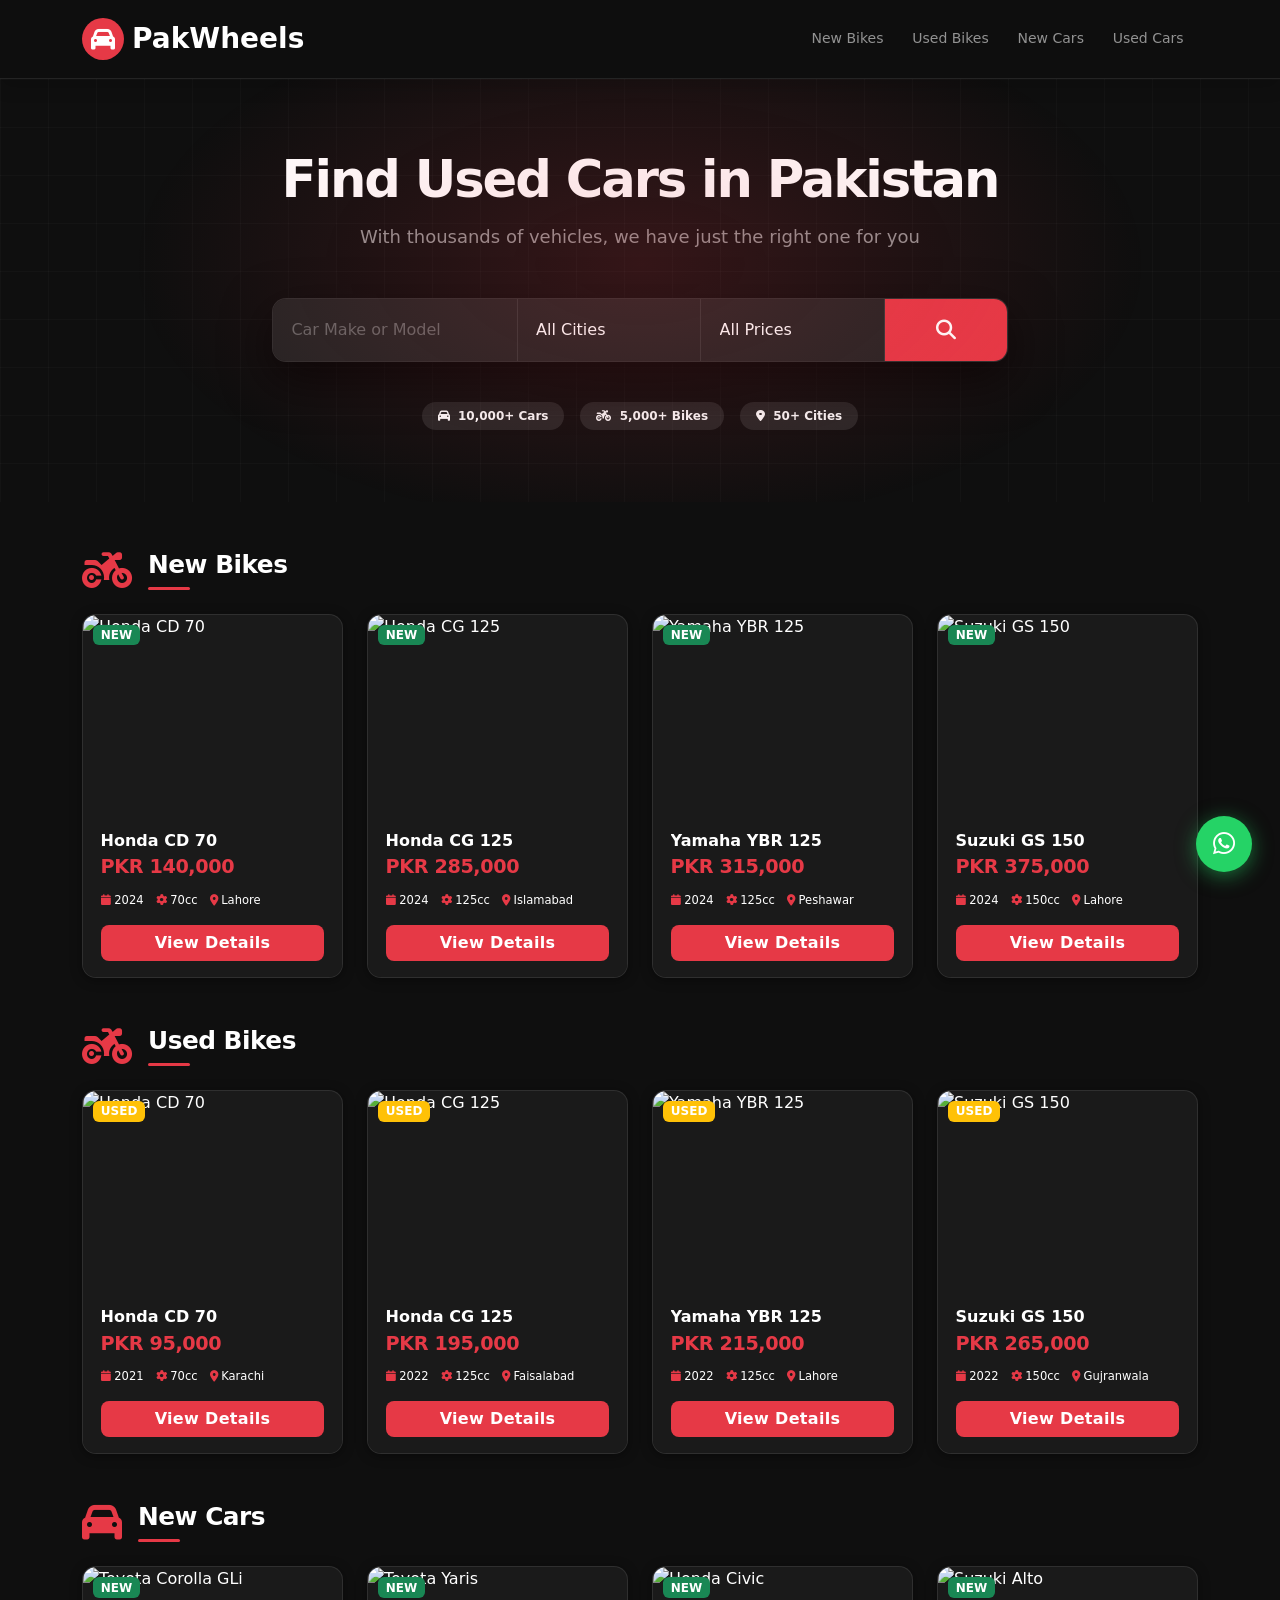
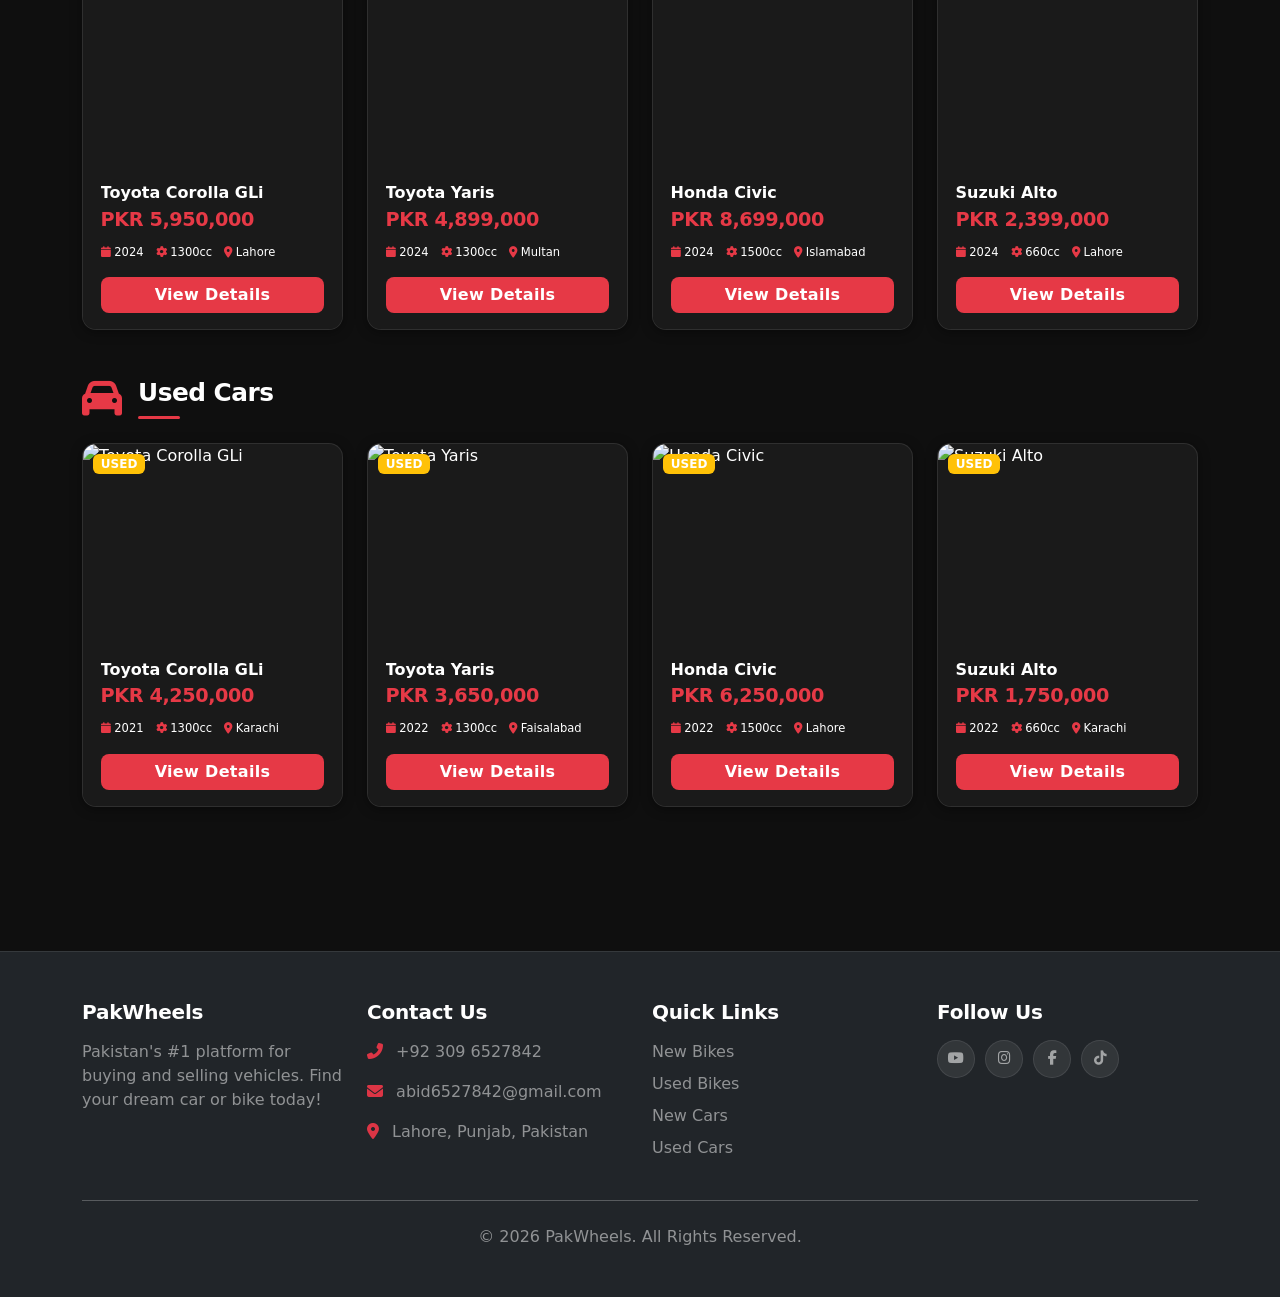
==== index.html @ d9159171 "improve UI/UX" ====
<!DOCTYPE html>
<html lang="en">
  <head>
    <meta charset="UTF-8" />
    <meta name="viewport" content="width=device-width, initial-scale=1.0" />
    <meta name="description" content="PakWheels - Pakistan's #1 platform for buying and selling vehicles." />
    <meta name="keywords" content="Pakistan cars, bikes, vehicles, buy sell, PakWheels" />
    <title>PakWheels - Buy & Sell Vehicles</title>
    <link href="https://cdnjs.cloudflare.com/ajax/libs/bootstrap/5.3.2/css/bootstrap.min.css" rel="stylesheet" />
    <link rel="stylesheet" href="style.css" />
    <link href="https://cdnjs.cloudflare.com/ajax/libs/font-awesome/6.4.0/css/all.min.css" rel="stylesheet" />
  </head>
  <body>

    <!-- NAVBAR -->
    <div id="navbar-container"></div>

    <!-- HERO SECTION -->
    <section class="hero-section text-white text-center py-5" aria-label="Search vehicles">
      <div class="container py-4">
        <h1 class="fw-bold mb-3">Find Used Cars in Pakistan</h1>
        <p class="lead mb-5">With thousands of vehicles, we have just the right one for you</p>

        <div class="row justify-content-center">
          <div class="col-lg-9 col-xl-8">
            <div class="hero-search-card card">
              <div class="card-body p-0">
                <form role="search" onsubmit="return false;">
                  <div class="row g-0">
                    <div class="col-lg-4">
                      <label for="hero-keyword" class="visually-hidden">Car Make or Model</label>
                      <input
                        type="text"
                        class="form-control form-control-lg"
                        id="hero-keyword"
                        placeholder="Car Make or Model"
                        aria-label="Search by car make or model"
                      />
                    </div>
                    <div class="col-lg-3">
                      <label for="city-select" class="visually-hidden">Select City</label>
                      <select class="form-select form-select-lg" id="city-select" aria-label="Select city">
                        <!-- Rendered by data.js -->
                      </select>
                    </div>
                    <div class="col-lg-3">
                      <label for="price-select" class="visually-hidden">Select Price Range</label>
                      <select class="form-select form-select-lg" id="price-select" aria-label="Select price range">
                        <!-- Rendered by data.js -->
                      </select>
                    </div>
                    <div class="col-lg-2">
                      <button
                        type="button"
                        class="btn search-btn w-100 h-100 fw-bold fs-5"
                        aria-label="Search vehicles"
                      >
                        <i class="fas fa-search" aria-hidden="true"></i>
                      </button>
                    </div>
                  </div>
                </form>
              </div>
            </div>
          </div>
        </div>

        <!-- Quick Stats -->
        <div class="row justify-content-center mt-4 g-3">
          <div class="col-auto">
            <span class="badge bg-white bg-opacity-10 text-white px-3 py-2 rounded-pill">
              <i class="fas fa-car me-1 text-primary-brand"></i> 10,000+ Cars
            </span>
          </div>
          <div class="col-auto">
            <span class="badge bg-white bg-opacity-10 text-white px-3 py-2 rounded-pill">
              <i class="fas fa-motorcycle me-1 text-primary-brand"></i> 5,000+ Bikes
            </span>
          </div>
          <div class="col-auto">
            <span class="badge bg-white bg-opacity-10 text-white px-3 py-2 rounded-pill">
              <i class="fas fa-map-marker-alt me-1 text-primary-brand"></i> 50+ Cities
            </span>
          </div>
        </div>
      </div>
    </section>

    <!-- VEHICLES SECTIONS -->
    <main class="py-5 bg-light-brand">
      <div class="container" id="vehicles-container">
        <!-- Rendered by script.js -->
      </div>
    </main>

    <!-- FOOTER -->
    <div id="footer-container"></div>

    <!-- FLOATING WHATSAPP -->
    <div id="floating-whatsapp"></div>

    <script src="https://cdnjs.cloudflare.com/ajax/libs/bootstrap/5.3.2/js/bootstrap.bundle.min.js"></script>
    <script src="data.js"></script>
    <script src="script.js"></script>
  </body>
</html>
---- style.css ----
:root {
  /* Brand */
  --primary:          #e63946;
  --primary-dark:     #c1121f;
  --primary-light:    #ff6b6b;
  --primary-rgb:      230, 57, 70;
  --primary-glow:     0 0 24px rgba(230, 57, 70, .55);

  /* Neutrals */
  --black:            #0f0f0f;
  --black-mid:        #1a1a1a;
  --black-soft:       #242424;
  --white:            #ffffff;
  --white-dim:        rgba(255,255,255,.08);
  --white-mid:        rgba(255,255,255,.55);
  --white-strong:     rgba(255,255,255,.88);

  /* Accents */
  --accent:           #27ae60;
  --accent-dark:      #1e8449;
  --whatsapp:         #25d366;
  --whatsapp-dark:    #128c7e;

  /* Borders & Backgrounds */
  --border:           rgba(255,255,255,.09);
  --bg-card:          #1a1a1a;

  /* Shadows */
  --shadow-sm:        0 2px 12px rgba(0,0,0,.4);
  --shadow-md:        0 6px 28px rgba(0,0,0,.55);
  --shadow-lg:        0 16px 48px rgba(0,0,0,.7);
  --shadow-red:       0 8px 28px rgba(var(--primary-rgb), .45);
  --shadow-red-sm:    0 4px 16px rgba(var(--primary-rgb), .35);

  /* Shape */
  --radius-sm:        8px;
  --radius-md:        14px;
  --radius-full:      999px;

  /* Motion */
  --ease-snap:        cubic-bezier(.34,1.56,.64,1);
  --ease-out:         cubic-bezier(.22,.68,0,1.2);
  --speed-fast:       .18s;
  --speed-base:       .3s;
  --speed-slow:       .55s;
  --transition:       all var(--speed-base) var(--ease-out);

  /* Typography */
  --font:             'Segoe UI', system-ui, sans-serif;
  --fs-xs:            .72rem;
  --fs-sm:            .875rem;
  --fs-base:          1rem;
  --fs-lg:            1.125rem;
}

 /* KEYFRAMES  */
@keyframes fadeUp {
  from { opacity: 0; transform: translateY(30px); }
  to   { opacity: 1; transform: translateY(0); }
}
@keyframes fadeIn {
  from { opacity: 0; }
  to   { opacity: 1; }
}
@keyframes pulse-red {
  0%, 100% { box-shadow: 0 0 0 0 rgba(230,57,70,.6); }
  50%       { box-shadow: 0 0 0 10px rgba(230,57,70,0); }
}
@keyframes float {
  0%, 100% { transform: translateY(0); }
  50%       { transform: translateY(-6px); }
}
@keyframes shimmer-line {
  0%   { transform: translateX(-100%); }
  100% { transform: translateX(100%); }
}

 /* GLOBAL BASE */
*, *::before, *::after { box-sizing: border-box; }
html { scroll-behavior: smooth; }
body {
  font-family: var(--font);
  background: var(--black);
  color: var(--white);
  -webkit-font-smoothing: antialiased;
  overflow-x: hidden;
}
a    { transition: var(--transition); }
img  { display: block; max-width: 100%; }

/* UTILITIES*/
.text-red      { color: var(--primary) !important; }
.text-dim      { color: var(--white-mid) !important; }
.bg-black-card { background: var(--bg-card) !important; }

.animate-fade-up    { animation: fadeUp var(--speed-slow) var(--ease-snap) both; }
.delay-1 { animation-delay: .1s; }
.delay-2 { animation-delay: .2s; }
.delay-3 { animation-delay: .3s; }
.delay-4 { animation-delay: .4s; }

.section-title {
  font-size: 1.55rem;
  font-weight: 800;
  color: var(--white);
  letter-spacing: -.02em;
  position: relative;
  padding-bottom: .65rem;
  margin-bottom: 1.75rem;
}
.section-title::after {
  content: '';
  position: absolute;
  left: 0; bottom: 0;
  width: 42px; height: 3px;
  background: var(--primary);
  border-radius: var(--radius-full);
  transition: width var(--speed-base) var(--ease-out);
}
.section-title:hover::after { width: 80px; }

.btn-primary-brand {
  background: var(--primary);
  border: none;
  color: var(--white);
  font-weight: 700;
  border-radius: var(--radius-sm);
  letter-spacing: .02em;
  transition: var(--transition);
  overflow: hidden;
  position: relative;
}
.btn-primary-brand::after {
  content: '';
  position: absolute;
  top: 0; left: -100%;
  width: 60%; height: 100%;
  background: linear-gradient(120deg, transparent, rgba(255,255,255,.2), transparent);
  transition: left var(--speed-base) ease;
}
.btn-primary-brand:hover {
  background: var(--primary-dark);
  color: var(--white);
  transform: translateY(-2px);
  box-shadow: var(--shadow-red);
}
.btn-primary-brand:hover::after { left: 160%; }
.btn-primary-brand:active { transform: translateY(0); }

.badge-brand {
  background: rgba(230,57,70,.15);
  color: var(--primary-light);
  border: 1px solid rgba(230,57,70,.3);
  font-size: var(--fs-xs);
  font-weight: 700;
  padding: .3em .8em;
  border-radius: var(--radius-full);
  letter-spacing: .05em;
  text-transform: uppercase;
}
/* NAVBAR */
.navbar {
  background: rgba(15,15,15,.95);
  backdrop-filter: blur(16px);
  border-bottom: 1px solid var(--border);
  padding: .8rem 0;
  position: sticky;
  top: 0;
  z-index: 1030;
  transition: var(--transition);
}
.navbar-brand .logo {
  width: 42px; height: 42px;
  background: var(--primary);
  border-radius: var(--radius-sm);
  display: grid;
  place-items: center;
  font-weight: 900;
  font-size: 1rem;
  color: var(--white);
  animation: pulse-red 3s ease infinite;
}
.navbar-brand span {
  font-size: 1.2rem;
  font-weight: 800;
  color: var(--white);
  letter-spacing: -.025em;
}
.navbar .nav-link {
  color: var(--white-mid) !important;
  font-size: var(--fs-sm);
  font-weight: 500;
  padding: .4rem .9rem !important;
  border-radius: var(--radius-sm);
  transition: var(--transition);
  position: relative;
}
.navbar .nav-link::after {
  content: '';
  position: absolute;
  bottom: 2px; left: 50%;
  transform: translateX(-50%) scaleX(0);
  width: 16px; height: 2px;
  background: var(--primary);
  border-radius: var(--radius-full);
  transition: transform var(--speed-fast) var(--ease-snap);
}
.navbar .nav-link:hover,
.navbar .nav-link.active {
  color: var(--white) !important;
  background: var(--white-dim);
}
.navbar .nav-link:hover::after,
.navbar .nav-link.active::after { transform: translateX(-50%) scaleX(1); }

.btn-nav-post {
  background: var(--primary);
  color: var(--white) !important;
  font-weight: 700;
  font-size: var(--fs-sm);
  border: none;
  border-radius: var(--radius-sm);
  padding: .45rem 1.2rem;
  transition: var(--transition);
}
.btn-nav-post:hover {
  background: var(--primary-dark);
  transform: translateY(-2px);
  box-shadow: var(--shadow-red-sm);
}

/* HERO */

.hero-section {
  background: var(--black);
  position: relative;
  overflow: hidden;
  padding: 5rem 0;
}
.hero-section::before {
  content: '';
  position: absolute;
  inset: 0;
  background-image:
    linear-gradient(rgba(255,255,255,.025) 1px, transparent 1px),
    linear-gradient(90deg, rgba(255,255,255,.025) 1px, transparent 1px);
  background-size: 48px 48px;
  animation: fadeIn 1.5s ease both;
}
.hero-section::after {
  content: '';
  position: absolute;
  top: -20%; left: 50%;
  transform: translateX(-50%);
  width: 80vw; height: 60vh;
  background: radial-gradient(ellipse, rgba(230,57,70,.18) 0%, transparent 70%);
  pointer-events: none;
}
.hero-section h1 {
  font-size: clamp(2rem, 5vw, 3.2rem);
  font-weight: 900;
  letter-spacing: -.04em;
  line-height: 1.1;
  animation: fadeUp .7s var(--ease-snap) both;
}
.hero-section h1 span { color: var(--primary); }
.hero-section .lead {
  color: var(--white-mid);
  font-size: var(--fs-lg);
  animation: fadeUp .7s var(--ease-snap) .15s both;
}

.hero-search-card {
  background: var(--black-mid);
  border: 1px solid var(--border);
  border-radius: var(--radius-md);
  overflow: hidden;
  box-shadow: var(--shadow-lg);
  animation: fadeUp .7s var(--ease-snap) .3s both;
}
.hero-search-card .form-control,
.hero-search-card .form-select {
  background: var(--black-soft);
  border: none;
  border-right: 1px solid var(--border);
  border-radius: 0;
  color: var(--white);
  padding: 1.1rem 1.15rem;
  min-height: 62px;
  font-size: var(--fs-base);
  transition: background var(--speed-fast) ease;
}
.hero-search-card .form-control::placeholder { color: rgba(255,255,255,.3); }
.hero-search-card .form-select option        { background: var(--black-mid); }
.hero-search-card .form-control:focus,
.hero-search-card .form-select:focus {
  background: #2a2a2a;
  box-shadow: none;
  border-color: var(--border);
  color: var(--white);
}
.search-btn {
  background: var(--primary);
  border: none;
  border-radius: 0;
  color: var(--white);
  font-size: 1.25rem;
  min-height: 62px;
  transition: var(--transition);
}
.search-btn:hover {
  background: var(--primary-dark);
  color: var(--white);
  box-shadow: var(--shadow-red);
}

.hero-stat {
  display: inline-flex;
  align-items: center;
  gap: .45rem;
  background: var(--white-dim);
  border: 1px solid var(--border);
  color: var(--white-strong);
  padding: .45rem 1rem;
  border-radius: var(--radius-full);
  font-size: var(--fs-sm);
  font-weight: 600;
  transition: var(--transition);
  animation: fadeUp .6s var(--ease-snap) both;
}
.hero-stat:hover {
  background: rgba(230,57,70,.15);
  border-color: rgba(230,57,70,.4);
  transform: translateY(-3px);
}
.hero-stat i { color: var(--primary); font-size: .8rem; }

/* VEHICLE CARD */
.vehicle-card {
  --bs-card-color: #ffffff;
  --bs-card-bg: #1a1a1a;
  --bs-card-border-color: rgba(255,255,255,.09);
  --bs-card-cap-bg: #242424;
  color: #ffffff !important;
  background: var(--bg-card);
  border: 1px solid var(--border);
  border-radius: var(--radius-md);
  overflow: hidden;
  box-shadow: var(--shadow-sm);
  transition:
    transform var(--speed-base) var(--ease-snap),
    box-shadow var(--speed-base) ease,
    border-color var(--speed-base) ease;
  cursor: pointer;
  height: 100%;
  animation: fadeUp .5s var(--ease-snap) both;
}
.vehicle-card:hover {
  transform: translateY(-8px) scale(1.01);
  box-shadow: var(--shadow-red);
  border-color: rgba(230,57,70,.4);
}
.vehicle-card .card-img-wrapper {
  overflow: hidden;
  position: relative;
}
.vehicle-card img {
  height: 200px;
  width: 100%;
  object-fit: cover;
  transition: transform var(--speed-slow) ease;
}
.vehicle-card:hover img { transform: scale(1.07); }
.vehicle-card .card-img-wrapper::after {
  content: '';
  position: absolute;
  inset: 0;
  background: linear-gradient(to top, rgba(230,57,70,.28) 0%, transparent 55%);
  opacity: 0;
  transition: opacity var(--speed-base) ease;
}
.vehicle-card:hover .card-img-wrapper::after { opacity: 1; }

.vehicle-card .card-badge { position: absolute; top: 10px; left: 10px; z-index: 2; }
.vehicle-card .card-body  { padding: 1rem 1.1rem; background: var(--bg-card); }

.vehicle-card .car-title {
  font-size: var(--fs-base);
  font-weight: 700;
  color: #ffffff !important;
  margin-bottom: .2rem;
  white-space: nowrap;
  overflow: hidden;
  text-overflow: ellipsis;
}
.vehicle-card .car-price {
  font-size: 1.2rem;
  font-weight: 800;
  color: var(--primary) !important;
  margin-bottom: .6rem;
  letter-spacing: -.02em;
}
.vehicle-card .car-meta {
  font-size: var(--fs-xs);
  color: rgba(255,255,255,.6) !important;
  display: flex;
  gap: .75rem;
  flex-wrap: wrap;
}
.vehicle-card .car-meta i { color: var(--primary); font-size: .7rem; }

.vehicle-card .card-footer-bar {
  padding: .65rem 1.1rem;
  border-top: 1px solid var(--border);
  background: var(--black-soft);
  display: flex;
  align-items: center;
  justify-content: space-between;
  font-size: var(--fs-xs);
  color: var(--white-mid);
}

/* FILTER BAR */
.filter-bar {
  background: var(--black-mid);
  border-bottom: 1px solid var(--border);
  padding: 1.25rem 0;
  box-shadow: var(--shadow-sm);
}
.filter-bar .form-label {
  color: var(--white-mid);
  font-size: var(--fs-xs);
  font-weight: 600;
  letter-spacing: .06em;
  text-transform: uppercase;
  margin-bottom: .4rem;
}
.filter-bar .form-control,
.filter-bar .form-select {
  background: var(--black-soft);
  border: 1px solid var(--border);
  border-radius: var(--radius-sm);
  color: var(--white);
  font-size: var(--fs-sm);
  transition: var(--transition);
}
.filter-bar .form-select option         { background: var(--black-mid); }
.filter-bar .form-control::placeholder  { color: rgba(255,255,255,.3); }
.filter-bar .form-control:focus,
.filter-bar .form-select:focus {
  background: var(--black-soft);
  border-color: var(--primary);
  box-shadow: 0 0 0 3px rgba(230,57,70,.2);
  color: var(--white);
}

/* BREADCRUMB  */
.breadcrumb-bar {
  background: var(--black-mid);
  border-bottom: 1px solid var(--border);
  padding: .75rem 0;
}
.breadcrumb-bar .breadcrumb { margin: 0; font-size: var(--fs-sm); }
.breadcrumb-bar .breadcrumb-item a {
  color: var(--primary);
  text-decoration: none;
  font-weight: 600;
}
.breadcrumb-bar .breadcrumb-item a:hover { color: var(--primary-light); }
.breadcrumb-bar .breadcrumb-item + .breadcrumb-item::before { color: var(--white-mid); }
.breadcrumb-bar .breadcrumb-item.active  { color: var(--white-mid); }

/* DETAILS PAGE */
.detail-img-main {
  width: 100%;
  height: 420px;
  object-fit: cover;
  border-radius: var(--radius-md);
  box-shadow: var(--shadow-lg);
  transition: transform var(--speed-slow) ease;
}
.detail-img-main:hover { transform: scale(1.01); }

.detail-price {
  font-size: 2.2rem;
  font-weight: 900;
  color: var(--primary);
  letter-spacing: -.04em;
  text-shadow: 0 0 20px rgba(230,57,70,.4);
}
.detail-spec-card {
  background: var(--bg-card);
  border: 1px solid var(--border);
  border-radius: var(--radius-md);
  padding: 1.25rem;
}
.detail-spec-item {
  display: flex;
  justify-content: space-between;
  align-items: center;
  padding: .65rem 0;
  border-bottom: 1px solid var(--border);
  font-size: var(--fs-sm);
  transition: padding var(--speed-fast) ease;
}
.detail-spec-item:last-child  { border-bottom: none; }
.detail-spec-item:hover       { padding-left: .5rem; }
.detail-spec-item .spec-label { color: var(--white-mid); font-weight: 500; }
.detail-spec-item .spec-value { font-weight: 700; color: var(--white); }
.detail-spec-item i           { width: 18px; color: var(--primary); margin-right: .4rem; }

.seller-card {
  background: var(--bg-card);
  border: 1px solid var(--border);
  border-radius: var(--radius-md);
  padding: 1.5rem;
  box-shadow: var(--shadow-md);
  position: sticky;
  top: 80px;
}
.seller-card .btn-call {
  background: var(--accent);
  color: var(--white);
  border: none;
  border-radius: var(--radius-sm);
  font-weight: 700;
  width: 100%;
  padding: .8rem;
  transition: var(--transition);
}
.seller-card .btn-call:hover {
  background: var(--accent-dark);
  transform: translateY(-2px);
  box-shadow: 0 6px 20px rgba(39,174,96,.4);
}
.seller-card .btn-whatsapp {
  background: var(--whatsapp);
  color: var(--white);
  border: none;
  border-radius: var(--radius-sm);
  font-weight: 700;
  width: 100%;
  padding: .8rem;
  margin-top: .75rem;
  transition: var(--transition);
}
.seller-card .btn-whatsapp:hover {
  background: var(--whatsapp-dark);
  transform: translateY(-2px);
}

/* FLOATING WHATSAPP  */
.whatsapp-float {
  position: fixed;
  width: 56px; height: 56px;
  bottom: 28px; right: 28px;
  background: var(--whatsapp);
  color: var(--white);
  border-radius: 50%;
  display: grid;
  place-items: center;
  font-size: 1.6rem;
  text-decoration: none;
  box-shadow: 0 4px 20px rgba(37,211,102,.5);
  z-index: 1000;
  animation: float 3s ease-in-out infinite;
  transition: background var(--speed-fast) ease, transform var(--speed-fast) ease, box-shadow var(--speed-fast) ease;
}
.whatsapp-float:hover {
  background: var(--whatsapp-dark);
  color: var(--white);
  transform: scale(1.15);
  animation: none;
  box-shadow: 0 8px 28px rgba(37,211,102,.6);
}

  /* FOOTER  */
footer {
  background: var(--black-mid) !important;
  border-top: 1px solid var(--border);
  padding: 60px 0 30px;
}
footer h5 { font-weight: 800; color: var(--white); letter-spacing: -.01em; }

.footer-link {
  color: var(--white-mid) !important;
  text-decoration: none;
  font-size: var(--fs-sm);
  display: block;
  padding: .22rem 0;
  transition: var(--transition);
}
.footer-link:hover {
  color: var(--primary-light) !important;
  padding-left: 8px;
}
.footer-divider { border-color: var(--border); margin: 30px 0 20px; }
.footer-copy    { font-size: var(--fs-xs); color: rgba(255,255,255,.3); }

.social-links { display: flex; gap: 10px; flex-wrap: wrap; }
.social-links a {
  width: 38px; height: 38px;
  display: grid;
  place-items: center;
  background: var(--white-dim);
  border: 1px solid var(--border);
  border-radius: 50%;
  color: var(--white-mid) !important;
  font-size: .9rem;
  text-decoration: none;
  transition: var(--transition);
}
.social-links a:hover {
  background: var(--primary);
  border-color: var(--primary);
  color: var(--white) !important;
  transform: translateY(-4px);
  box-shadow: var(--shadow-red-sm);
}

 /* SCROLLBAR  */
::-webkit-scrollbar       { width: 5px; }
::-webkit-scrollbar-track { background: var(--black); }
::-webkit-scrollbar-thumb { background: var(--primary); border-radius: var(--radius-full); }

  /* SPINNER  */
.spinner-border.text-brand { color: var(--primary) !important; }

 /* RESPONSIVE  */
@media (max-width: 991px) {
  .hero-search-card .form-control,
  .hero-search-card .form-select {
    border-right: none;
    border-bottom: 1px solid var(--border);
  }
  .search-btn { border-radius: 0; }
}
@media (max-width: 768px) {
  .detail-img-main { height: 260px; }
  .detail-price    { font-size: 1.6rem; }
  .seller-card     { position: static; }
  .hero-section h1 { font-size: 1.75rem; }
}

 /* BOOTSTRAP CARD OVERRIDE (critical fix)  */
.vehicle-card,
.vehicle-card .card-body,
.vehicle-card .card-title,
.vehicle-card p,
.vehicle-card span,
.vehicle-card h1,
.vehicle-card h2,
.vehicle-card h3,
.vehicle-card h4,
.vehicle-card h5,
.vehicle-card h6 {
  color: #ffffff !important;
}
.vehicle-card .car-price { color: #e63946 !important; }
.vehicle-card .car-meta  { color: rgba(255,255,255,.6) !important; }
.vehicle-card .card-footer-bar { color: rgba(255,255,255,.5) !important; }

/* Section-title-fix */
.section-title { color: #ffffff !important; }
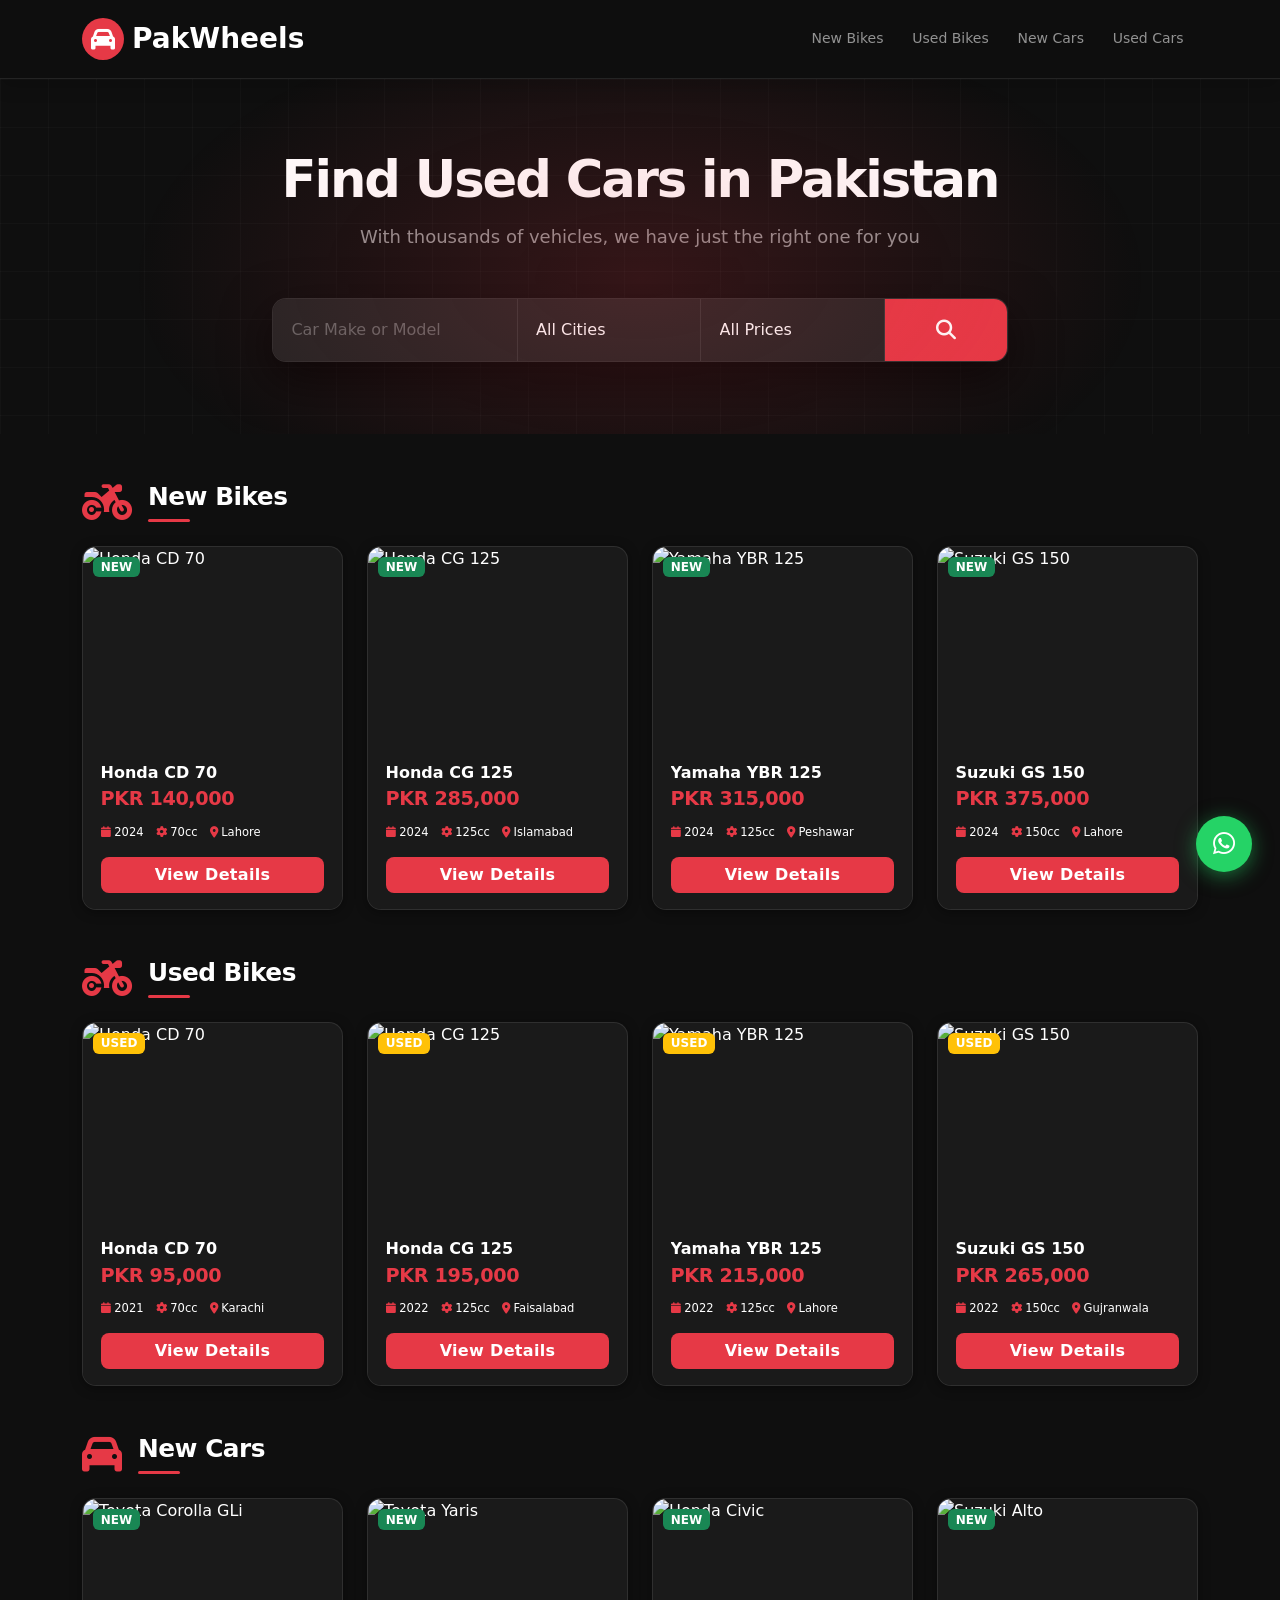
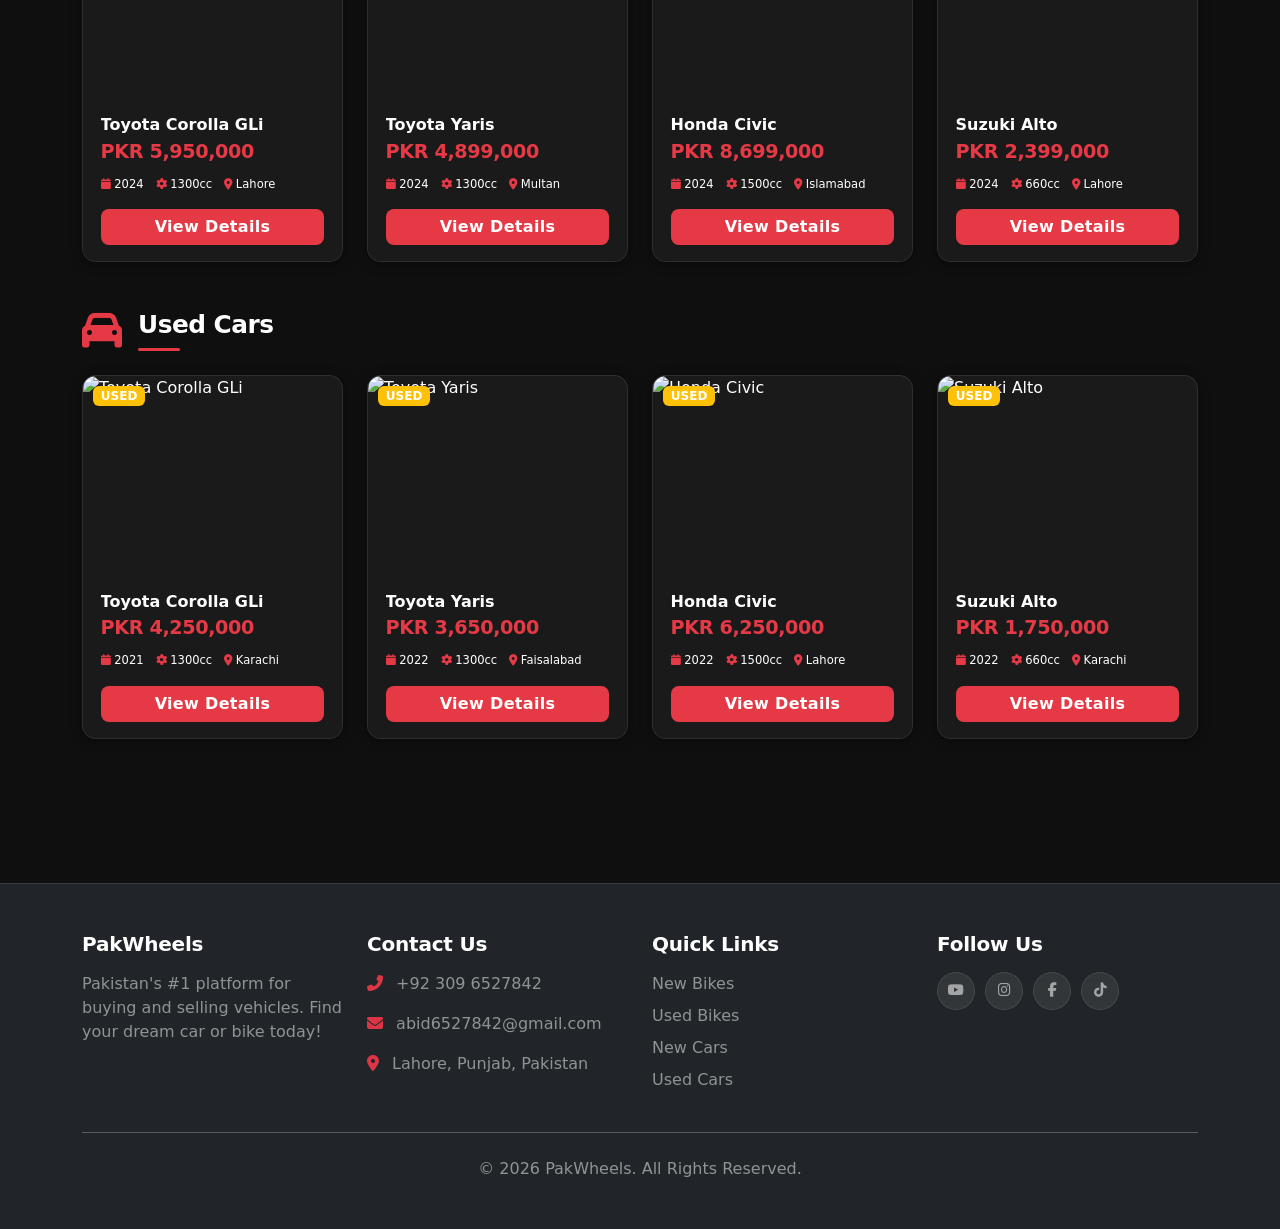
==== commit f3f8f073: "Improve UI/UX" ====
--- a/index.html
+++ b/index.html
@@ -64,26 +64,7 @@
             </div>
           </div>
         </div>
-
-        <!-- Quick Stats -->
-        <div class="row justify-content-center mt-4 g-3">
-          <div class="col-auto">
-            <span class="badge bg-white bg-opacity-10 text-white px-3 py-2 rounded-pill">
-              <i class="fas fa-car me-1 text-primary-brand"></i> 10,000+ Cars
-            </span>
-          </div>
-          <div class="col-auto">
-            <span class="badge bg-white bg-opacity-10 text-white px-3 py-2 rounded-pill">
-              <i class="fas fa-motorcycle me-1 text-primary-brand"></i> 5,000+ Bikes
-            </span>
-          </div>
-          <div class="col-auto">
-            <span class="badge bg-white bg-opacity-10 text-white px-3 py-2 rounded-pill">
-              <i class="fas fa-map-marker-alt me-1 text-primary-brand"></i> 50+ Cities
-            </span>
-          </div>
-        </div>
-      </div>
+       </div>
     </section>
 
     <!-- VEHICLES SECTIONS -->
--- a/style.css
+++ b/style.css
@@ -660,5 +660,5 @@
 .vehicle-card .car-meta  { color: rgba(255,255,255,.6) !important; }
 .vehicle-card .card-footer-bar { color: rgba(255,255,255,.5) !important; }
 
-/* Section-title-fix */
+
 .section-title { color: #ffffff !important; }
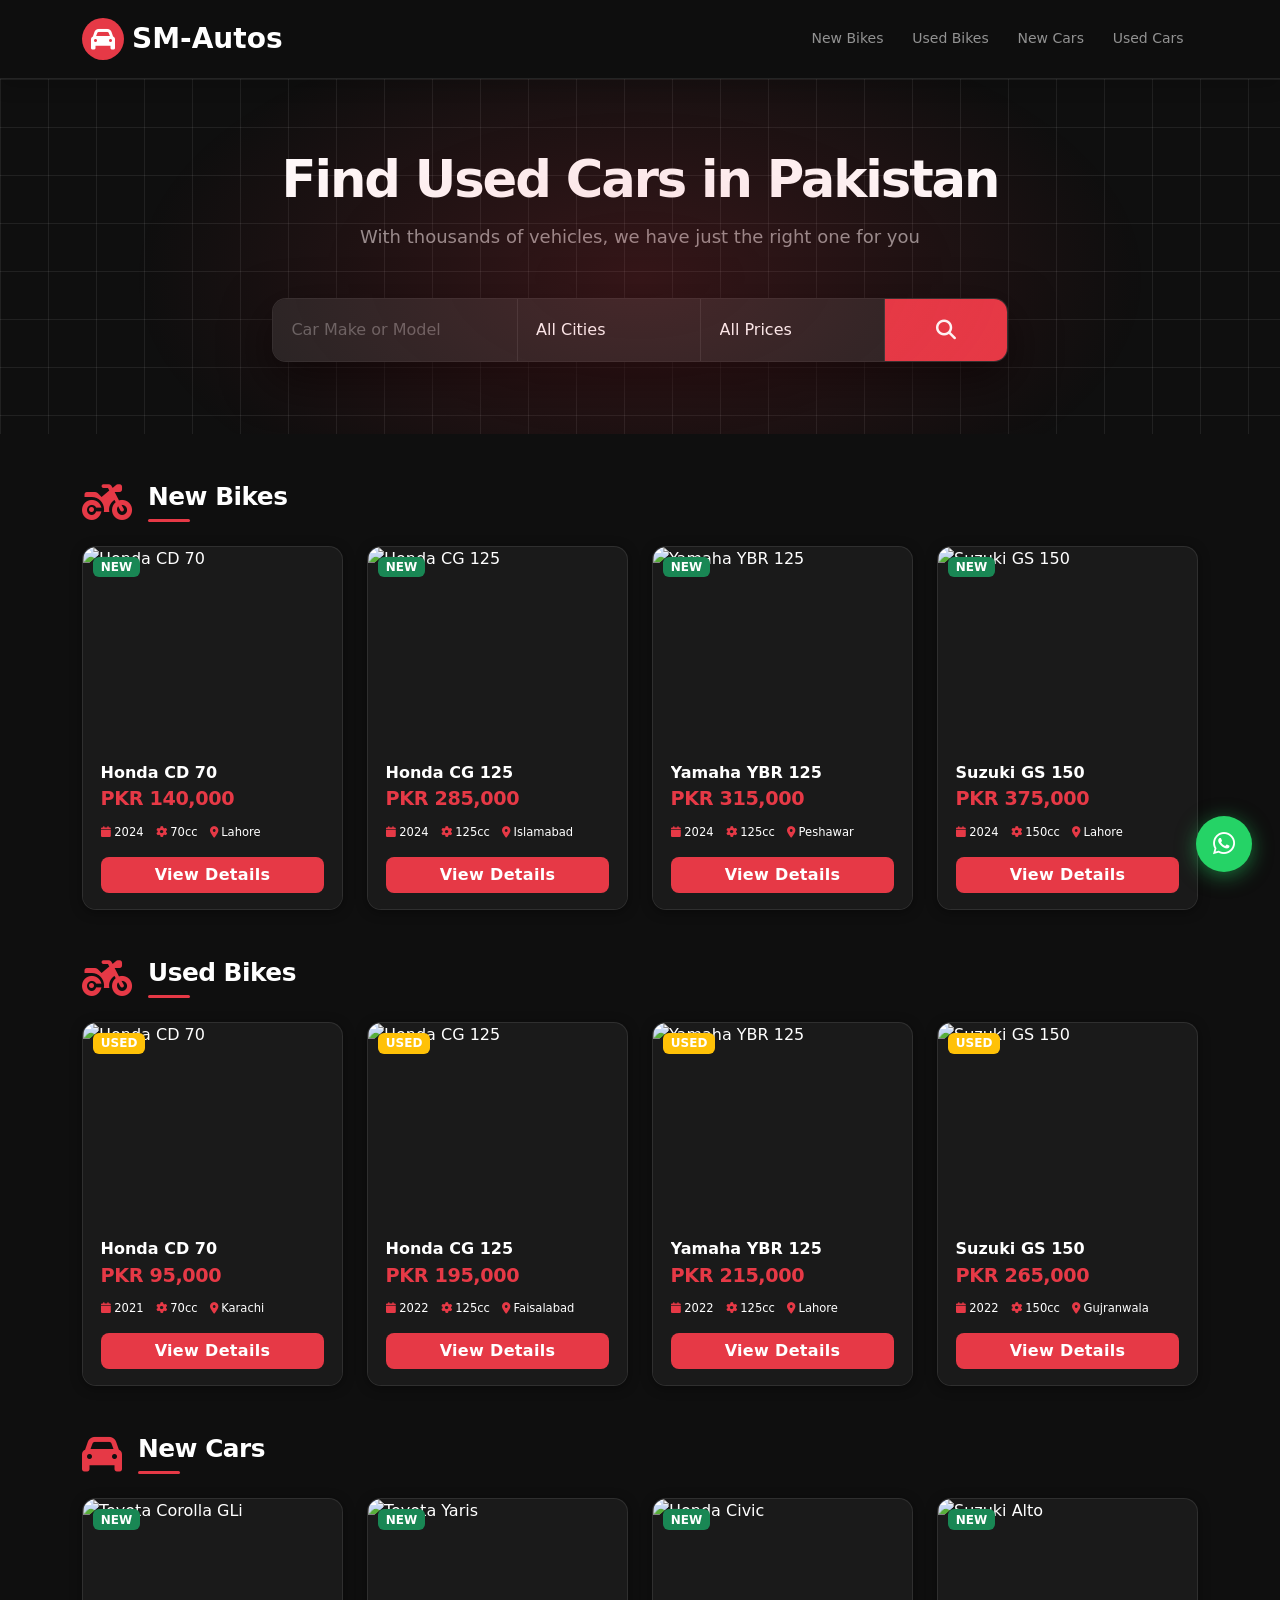
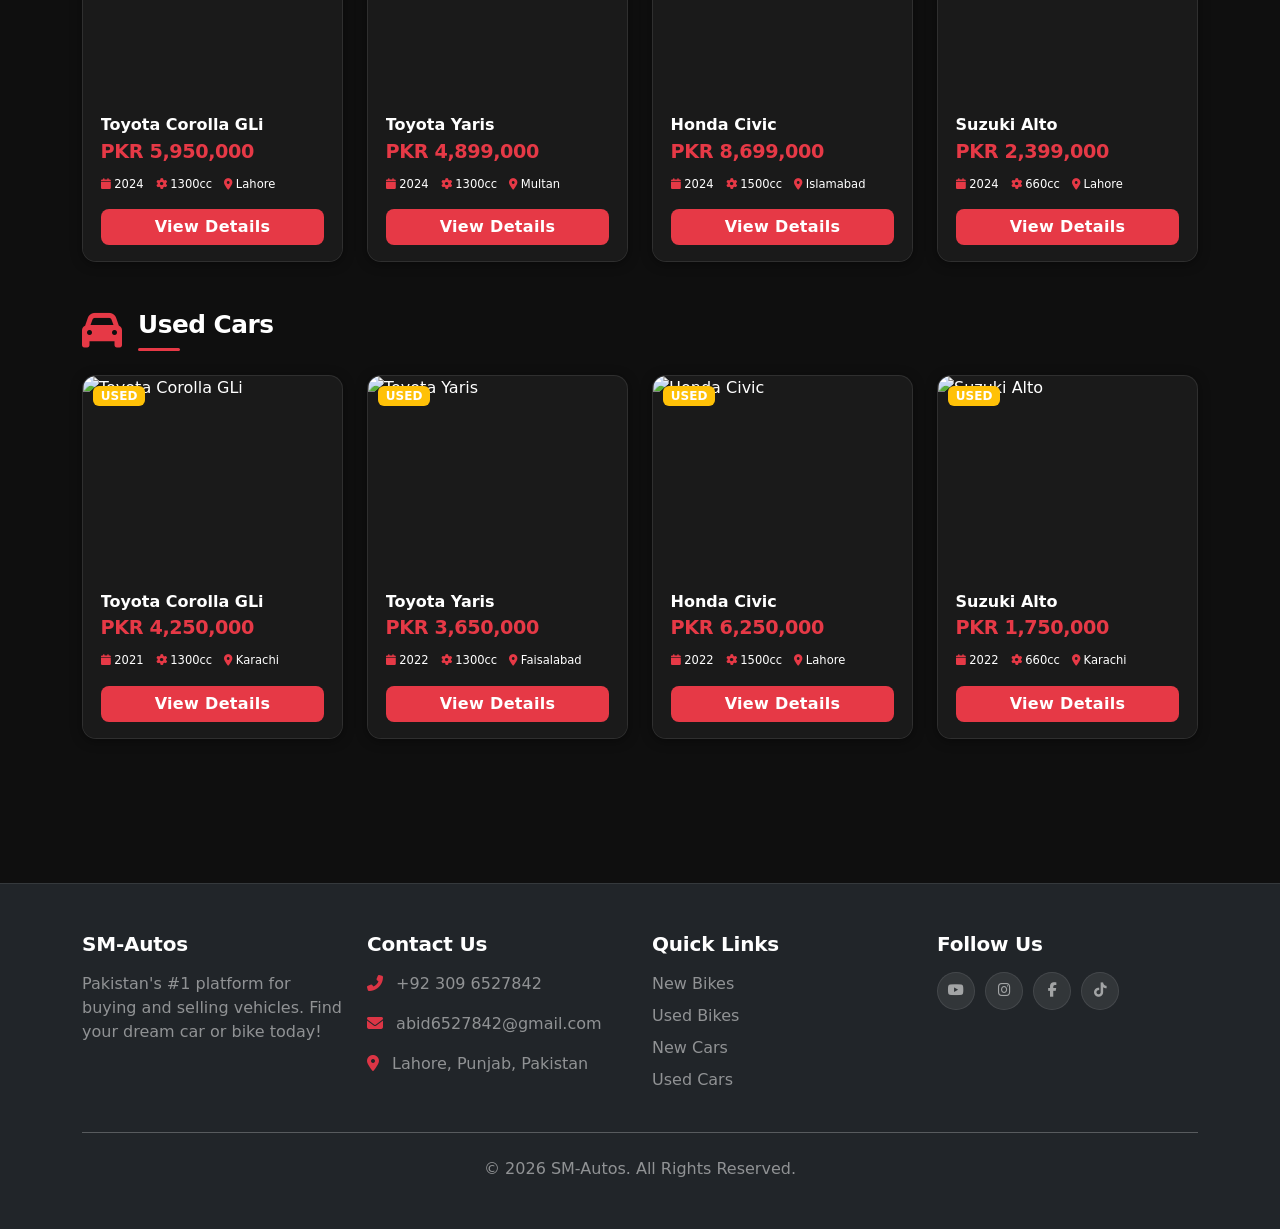
==== commit 6ce2d81c: "fix title" ====
--- a/index.html
+++ b/index.html
@@ -3,9 +3,9 @@
   <head>
     <meta charset="UTF-8" />
     <meta name="viewport" content="width=device-width, initial-scale=1.0" />
-    <meta name="description" content="PakWheels - Pakistan's #1 platform for buying and selling vehicles." />
-    <meta name="keywords" content="Pakistan cars, bikes, vehicles, buy sell, PakWheels" />
-    <title>PakWheels - Buy & Sell Vehicles</title>
+    <meta name="description" content="SM-Autos - Pakistan's #1 platform for buying and selling vehicles." />
+    <meta name="keywords" content="Pakistan cars, bikes, vehicles, buy sell, SM-Autos" />
+    <title>SM-Autos - Buy &amp; Sell Vehicles</title>
     <link href="https://cdnjs.cloudflare.com/ajax/libs/bootstrap/5.3.2/css/bootstrap.min.css" rel="stylesheet" />
     <link rel="stylesheet" href="style.css" />
     <link href="https://cdnjs.cloudflare.com/ajax/libs/font-awesome/6.4.0/css/all.min.css" rel="stylesheet" />
@@ -64,7 +64,7 @@
             </div>
           </div>
         </div>
-       </div>
+      </div>
     </section>
 
     <!-- VEHICLES SECTIONS -->
--- a/style.css
+++ b/style.css
@@ -1,43 +1,51 @@
 :root {
-  /* Brand */
+  /* ── Brand ── */
   --primary:          #e63946;
   --primary-dark:     #c1121f;
   --primary-light:    #ff6b6b;
   --primary-rgb:      230, 57, 70;
   --primary-glow:     0 0 24px rgba(230, 57, 70, .55);
 
-  /* Neutrals */
+  /* ── Neutrals ── */
   --black:            #0f0f0f;
   --black-mid:        #1a1a1a;
   --black-soft:       #242424;
+  --black-focus:      #2a2a2a;      /* focused input bg */
   --white:            #ffffff;
+  --white-20:         rgba(255,255,255,.20);
   --white-dim:        rgba(255,255,255,.08);
   --white-mid:        rgba(255,255,255,.55);
+  --white-50:         rgba(255,255,255,.50);
+  --white-60:         rgba(255,255,255,.60);
+  --white-30:         rgba(255,255,255,.30);
   --white-strong:     rgba(255,255,255,.88);
 
-  /* Accents */
+  /* ── Accents ── */
   --accent:           #27ae60;
   --accent-dark:      #1e8449;
+  --shadow-green:     rgba(39,174,96,.4);
   --whatsapp:         #25d366;
   --whatsapp-dark:    #128c7e;
-
-  /* Borders & Backgrounds */
+  --whatsapp-glow:    rgba(37,211,102,.5);
+  --whatsapp-glow-dk: rgba(37,211,102,.6);
+
+  /* ── Borders & Backgrounds ── */
   --border:           rgba(255,255,255,.09);
   --bg-card:          #1a1a1a;
 
-  /* Shadows */
+  /* ── Shadows ── */
   --shadow-sm:        0 2px 12px rgba(0,0,0,.4);
   --shadow-md:        0 6px 28px rgba(0,0,0,.55);
   --shadow-lg:        0 16px 48px rgba(0,0,0,.7);
   --shadow-red:       0 8px 28px rgba(var(--primary-rgb), .45);
   --shadow-red-sm:    0 4px 16px rgba(var(--primary-rgb), .35);
 
-  /* Shape */
+  /* ── Shape ── */
   --radius-sm:        8px;
   --radius-md:        14px;
   --radius-full:      999px;
 
-  /* Motion */
+  /* ── Motion ── */
   --ease-snap:        cubic-bezier(.34,1.56,.64,1);
   --ease-out:         cubic-bezier(.22,.68,0,1.2);
   --speed-fast:       .18s;
@@ -45,7 +53,7 @@
   --speed-slow:       .55s;
   --transition:       all var(--speed-base) var(--ease-out);
 
-  /* Typography */
+  /* ── Typography ── */
   --font:             'Segoe UI', system-ui, sans-serif;
   --fs-xs:            .72rem;
   --fs-sm:            .875rem;
@@ -53,7 +61,9 @@
   --fs-lg:            1.125rem;
 }
 
- /* KEYFRAMES  */
+
+   /* KEYFRAMES */
+
 @keyframes fadeUp {
   from { opacity: 0; transform: translateY(30px); }
   to   { opacity: 1; transform: translateY(0); }
@@ -63,8 +73,8 @@
   to   { opacity: 1; }
 }
 @keyframes pulse-red {
-  0%, 100% { box-shadow: 0 0 0 0 rgba(230,57,70,.6); }
-  50%       { box-shadow: 0 0 0 10px rgba(230,57,70,0); }
+  0%, 100% { box-shadow: 0 0 0 0 rgba(var(--primary-rgb), .6); }
+  50%       { box-shadow: 0 0 0 10px rgba(var(--primary-rgb), 0); }
 }
 @keyframes float {
   0%, 100% { transform: translateY(0); }
@@ -75,7 +85,9 @@
   100% { transform: translateX(100%); }
 }
 
- /* GLOBAL BASE */
+
+   /* GLOBAL BASE */
+
 *, *::before, *::after { box-sizing: border-box; }
 html { scroll-behavior: smooth; }
 body {
@@ -85,15 +97,17 @@
   -webkit-font-smoothing: antialiased;
   overflow-x: hidden;
 }
-a    { transition: var(--transition); }
-img  { display: block; max-width: 100%; }
-
-/* UTILITIES*/
+a   { transition: var(--transition); }
+img { display: block; max-width: 100%; }
+
+
+   /* UTILITIES */
+
 .text-red      { color: var(--primary) !important; }
 .text-dim      { color: var(--white-mid) !important; }
 .bg-black-card { background: var(--bg-card) !important; }
 
-.animate-fade-up    { animation: fadeUp var(--speed-slow) var(--ease-snap) both; }
+.animate-fade-up { animation: fadeUp var(--speed-slow) var(--ease-snap) both; }
 .delay-1 { animation-delay: .1s; }
 .delay-2 { animation-delay: .2s; }
 .delay-3 { animation-delay: .3s; }
@@ -135,7 +149,7 @@
   position: absolute;
   top: 0; left: -100%;
   width: 60%; height: 100%;
-  background: linear-gradient(120deg, transparent, rgba(255,255,255,.2), transparent);
+  background: linear-gradient(120deg, transparent, var(--white-20), transparent);
   transition: left var(--speed-base) ease;
 }
 .btn-primary-brand:hover {
@@ -148,9 +162,9 @@
 .btn-primary-brand:active { transform: translateY(0); }
 
 .badge-brand {
-  background: rgba(230,57,70,.15);
+  background: rgba(var(--primary-rgb), .15);
   color: var(--primary-light);
-  border: 1px solid rgba(230,57,70,.3);
+  border: 1px solid rgba(var(--primary-rgb), .3);
   font-size: var(--fs-xs);
   font-weight: 700;
   padding: .3em .8em;
@@ -158,7 +172,10 @@
   letter-spacing: .05em;
   text-transform: uppercase;
 }
-/* NAVBAR */
+
+
+   /* NAVBAR */
+
 .navbar {
   background: rgba(15,15,15,.95);
   backdrop-filter: blur(16px);
@@ -229,7 +246,8 @@
   box-shadow: var(--shadow-red-sm);
 }
 
-/* HERO */
+
+   /* HERO */
 
 .hero-section {
   background: var(--black);
@@ -242,8 +260,8 @@
   position: absolute;
   inset: 0;
   background-image:
-    linear-gradient(rgba(255,255,255,.025) 1px, transparent 1px),
-    linear-gradient(90deg, rgba(255,255,255,.025) 1px, transparent 1px);
+    linear-gradient(var(--white-dim) 1px, transparent 1px),
+    linear-gradient(90deg, var(--white-dim) 1px, transparent 1px);
   background-size: 48px 48px;
   animation: fadeIn 1.5s ease both;
 }
@@ -253,7 +271,7 @@
   top: -20%; left: 50%;
   transform: translateX(-50%);
   width: 80vw; height: 60vh;
-  background: radial-gradient(ellipse, rgba(230,57,70,.18) 0%, transparent 70%);
+  background: radial-gradient(ellipse, rgba(var(--primary-rgb), .18) 0%, transparent 70%);
   pointer-events: none;
 }
 .hero-section h1 {
@@ -290,11 +308,11 @@
   font-size: var(--fs-base);
   transition: background var(--speed-fast) ease;
 }
-.hero-search-card .form-control::placeholder { color: rgba(255,255,255,.3); }
+.hero-search-card .form-control::placeholder { color: var(--white-30); }
 .hero-search-card .form-select option        { background: var(--black-mid); }
 .hero-search-card .form-control:focus,
 .hero-search-card .form-select:focus {
-  background: #2a2a2a;
+  background: var(--black-focus);
   box-shadow: none;
   border-color: var(--border);
   color: var(--white);
@@ -329,19 +347,21 @@
   animation: fadeUp .6s var(--ease-snap) both;
 }
 .hero-stat:hover {
-  background: rgba(230,57,70,.15);
-  border-color: rgba(230,57,70,.4);
+  background: rgba(var(--primary-rgb), .15);
+  border-color: rgba(var(--primary-rgb), .4);
   transform: translateY(-3px);
 }
 .hero-stat i { color: var(--primary); font-size: .8rem; }
 
-/* VEHICLE CARD */
+
+   /* VEHICLE CARD */
+
 .vehicle-card {
-  --bs-card-color: #ffffff;
-  --bs-card-bg: #1a1a1a;
-  --bs-card-border-color: rgba(255,255,255,.09);
-  --bs-card-cap-bg: #242424;
-  color: #ffffff !important;
+  --bs-card-color:        var(--white);
+  --bs-card-bg:           var(--bg-card);
+  --bs-card-border-color: var(--border);
+  --bs-card-cap-bg:       var(--black-soft);
+  color: var(--white) !important;
   background: var(--bg-card);
   border: 1px solid var(--border);
   border-radius: var(--radius-md);
@@ -358,7 +378,7 @@
 .vehicle-card:hover {
   transform: translateY(-8px) scale(1.01);
   box-shadow: var(--shadow-red);
-  border-color: rgba(230,57,70,.4);
+  border-color: rgba(var(--primary-rgb), .4);
 }
 .vehicle-card .card-img-wrapper {
   overflow: hidden;
@@ -375,7 +395,7 @@
   content: '';
   position: absolute;
   inset: 0;
-  background: linear-gradient(to top, rgba(230,57,70,.28) 0%, transparent 55%);
+  background: linear-gradient(to top, rgba(var(--primary-rgb), .28) 0%, transparent 55%);
   opacity: 0;
   transition: opacity var(--speed-base) ease;
 }
@@ -387,7 +407,7 @@
 .vehicle-card .car-title {
   font-size: var(--fs-base);
   font-weight: 700;
-  color: #ffffff !important;
+  color: var(--white) !important;
   margin-bottom: .2rem;
   white-space: nowrap;
   overflow: hidden;
@@ -402,7 +422,7 @@
 }
 .vehicle-card .car-meta {
   font-size: var(--fs-xs);
-  color: rgba(255,255,255,.6) !important;
+  color: var(--white-60) !important;
   display: flex;
   gap: .75rem;
   flex-wrap: wrap;
@@ -420,7 +440,9 @@
   color: var(--white-mid);
 }
 
-/* FILTER BAR */
+
+   /* FILTER BAR */
+
 .filter-bar {
   background: var(--black-mid);
   border-bottom: 1px solid var(--border);
@@ -445,16 +467,18 @@
   transition: var(--transition);
 }
 .filter-bar .form-select option         { background: var(--black-mid); }
-.filter-bar .form-control::placeholder  { color: rgba(255,255,255,.3); }
+.filter-bar .form-control::placeholder  { color: var(--white-30); }
 .filter-bar .form-control:focus,
 .filter-bar .form-select:focus {
   background: var(--black-soft);
   border-color: var(--primary);
-  box-shadow: 0 0 0 3px rgba(230,57,70,.2);
-  color: var(--white);
-}
-
-/* BREADCRUMB  */
+  box-shadow: 0 0 0 3px rgba(var(--primary-rgb), .2);
+  color: var(--white);
+}
+
+
+   /* BREADCRUMB */
+
 .breadcrumb-bar {
   background: var(--black-mid);
   border-bottom: 1px solid var(--border);
@@ -470,7 +494,9 @@
 .breadcrumb-bar .breadcrumb-item + .breadcrumb-item::before { color: var(--white-mid); }
 .breadcrumb-bar .breadcrumb-item.active  { color: var(--white-mid); }
 
-/* DETAILS PAGE */
+
+   /* DETAIL PAGE */
+
 .detail-img-main {
   width: 100%;
   height: 420px;
@@ -486,7 +512,7 @@
   font-weight: 900;
   color: var(--primary);
   letter-spacing: -.04em;
-  text-shadow: 0 0 20px rgba(230,57,70,.4);
+  text-shadow: 0 0 20px rgba(var(--primary-rgb), .4);
 }
 .detail-spec-card {
   background: var(--bg-card);
@@ -531,7 +557,7 @@
 .seller-card .btn-call:hover {
   background: var(--accent-dark);
   transform: translateY(-2px);
-  box-shadow: 0 6px 20px rgba(39,174,96,.4);
+  box-shadow: var(--shadow-green);
 }
 .seller-card .btn-whatsapp {
   background: var(--whatsapp);
@@ -549,7 +575,9 @@
   transform: translateY(-2px);
 }
 
-/* FLOATING WHATSAPP  */
+
+   /* FLOATING WHATSAPP */
+
 .whatsapp-float {
   position: fixed;
   width: 56px; height: 56px;
@@ -561,7 +589,7 @@
   place-items: center;
   font-size: 1.6rem;
   text-decoration: none;
-  box-shadow: 0 4px 20px rgba(37,211,102,.5);
+  box-shadow: 0 4px 20px var(--whatsapp-glow);
   z-index: 1000;
   animation: float 3s ease-in-out infinite;
   transition: background var(--speed-fast) ease, transform var(--speed-fast) ease, box-shadow var(--speed-fast) ease;
@@ -571,10 +599,12 @@
   color: var(--white);
   transform: scale(1.15);
   animation: none;
-  box-shadow: 0 8px 28px rgba(37,211,102,.6);
-}
-
-  /* FOOTER  */
+  box-shadow: 0 8px 28px var(--whatsapp-glow-dk);
+}
+
+
+   /* FOOTER */
+
 footer {
   background: var(--black-mid) !important;
   border-top: 1px solid var(--border);
@@ -595,7 +625,7 @@
   padding-left: 8px;
 }
 .footer-divider { border-color: var(--border); margin: 30px 0 20px; }
-.footer-copy    { font-size: var(--fs-xs); color: rgba(255,255,255,.3); }
+.footer-copy    { font-size: var(--fs-xs); color: var(--white-30); }
 
 .social-links { display: flex; gap: 10px; flex-wrap: wrap; }
 .social-links a {
@@ -618,15 +648,21 @@
   box-shadow: var(--shadow-red-sm);
 }
 
- /* SCROLLBAR  */
+
+   /* SCROLLBAR */
+
 ::-webkit-scrollbar       { width: 5px; }
 ::-webkit-scrollbar-track { background: var(--black); }
 ::-webkit-scrollbar-thumb { background: var(--primary); border-radius: var(--radius-full); }
 
-  /* SPINNER  */
+
+   /* SPINNER */
+
 .spinner-border.text-brand { color: var(--primary) !important; }
 
- /* RESPONSIVE  */
+
+   /* RESPONSIVE */
+
 @media (max-width: 991px) {
   .hero-search-card .form-control,
   .hero-search-card .form-select {
@@ -642,7 +678,9 @@
   .hero-section h1 { font-size: 1.75rem; }
 }
 
- /* BOOTSTRAP CARD OVERRIDE (critical fix)  */
+
+   /* BOOTSTRAP CARD OVERRIDE  */
+
 .vehicle-card,
 .vehicle-card .card-body,
 .vehicle-card .card-title,
@@ -654,11 +692,10 @@
 .vehicle-card h4,
 .vehicle-card h5,
 .vehicle-card h6 {
-  color: #ffffff !important;
-}
-.vehicle-card .car-price { color: #e63946 !important; }
-.vehicle-card .car-meta  { color: rgba(255,255,255,.6) !important; }
-.vehicle-card .card-footer-bar { color: rgba(255,255,255,.5) !important; }
-
-
-.section-title { color: #ffffff !important; }+  color: var(--white) !important;
+}
+.vehicle-card .car-price      { color: var(--primary) !important; }
+.vehicle-card .car-meta       { color: var(--white-60) !important; }
+.vehicle-card .card-footer-bar{ color: var(--white-50) !important; }
+
+.section-title { color: var(--white) !important; }
